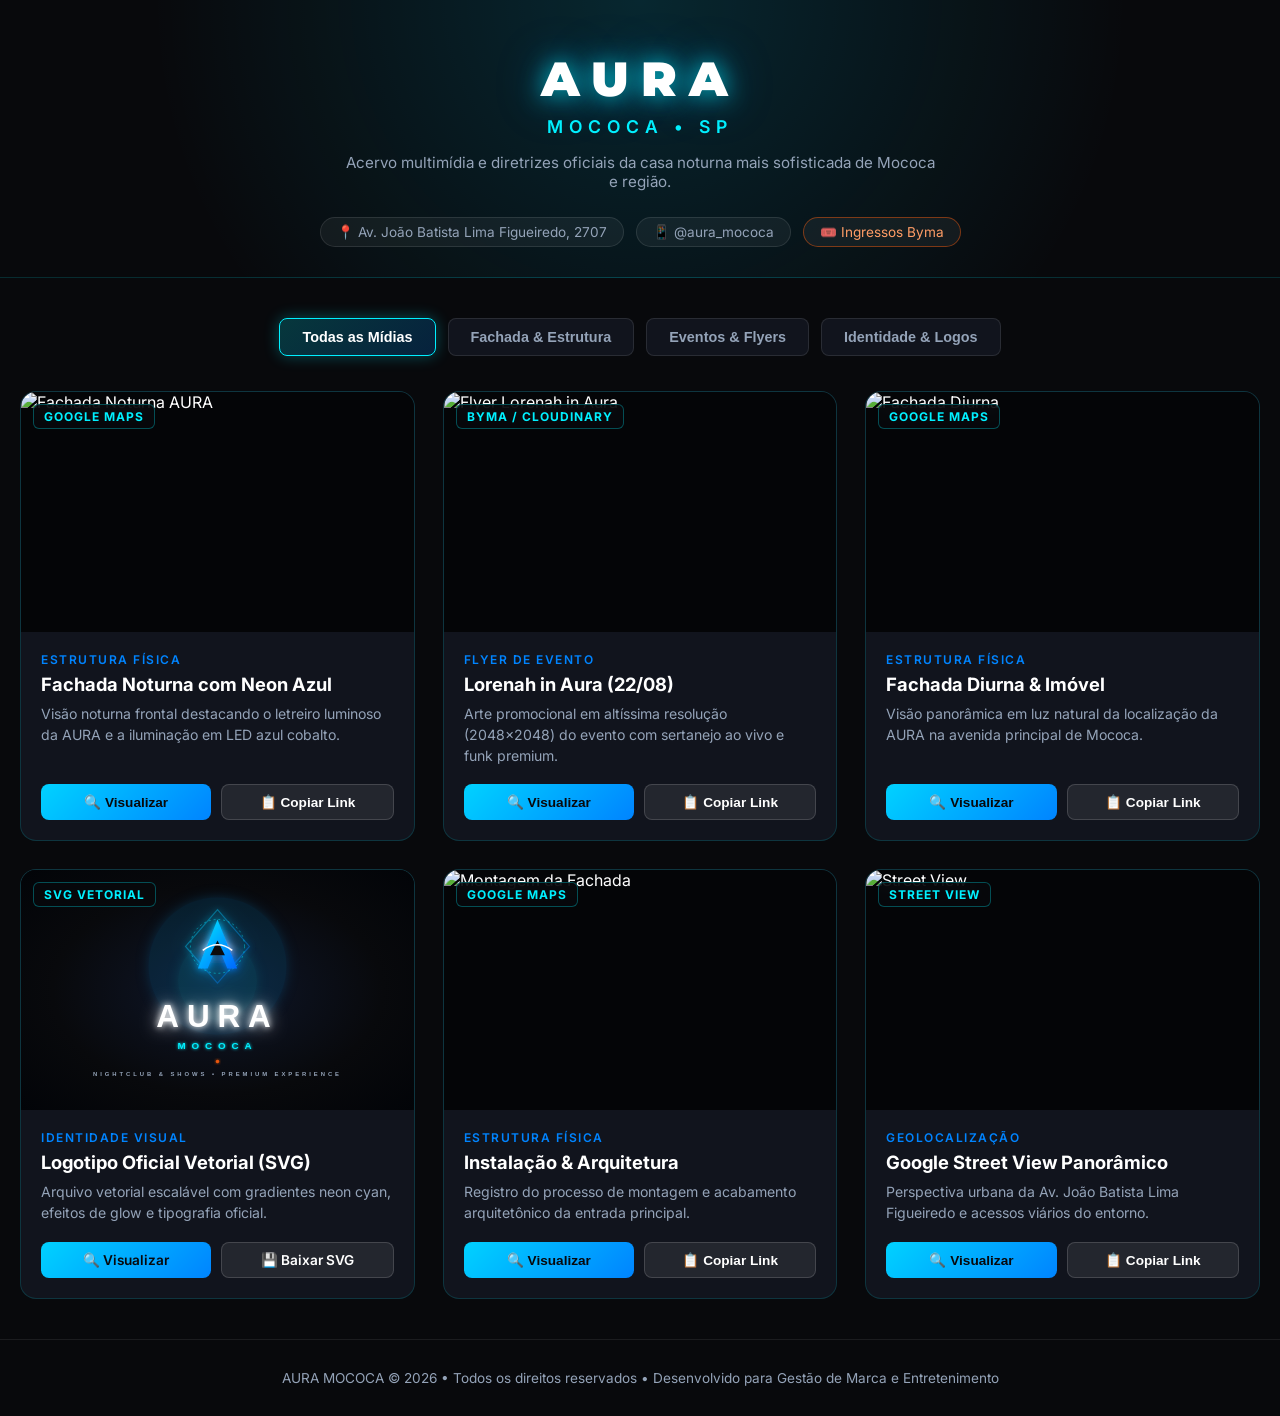
==== imagens/index.html @ f9f8ae13 "AURA" ====
<!DOCTYPE html>
<html lang="pt-BR">
<head>
  <meta charset="UTF-8" />
  <meta name="viewport" content="width=device-width, initial-scale=1.0" />
  <title>Galeria & Identidade Visual | AURA MOCOCA</title>
  <link rel="preconnect" href="https://fonts.googleapis.com" />
  <link rel="preconnect" href="https://fonts.gstatic.com" crossorigin />
  <link href="https://fonts.googleapis.com/css2?family=Inter:wght@300;400;500;600;700&family=Montserrat:wght@700;800;900&display=swap" rel="stylesheet" />
  <style>
    :root {
      --bg-dark: #08090c;
      --bg-card: #11141d;
      --bg-card-hover: #161b27;
      --neon-cyan: #00f0ff;
      --neon-blue: #0084ff;
      --sunset-orange: #ea560d;
      --text-white: #ffffff;
      --text-muted: #94a3b8;
      --border-color: rgba(0, 240, 255, 0.15);
      --border-glow: 0 0 20px rgba(0, 240, 255, 0.25);
    }

    * {
      box-sizing: border-box;
      margin: 0;
      padding: 0;
    }

    body {
      background-color: var(--bg-dark);
      color: var(--text-white);
      font-family: 'Inter', sans-serif;
      min-height: 100vh;
      overflow-x: hidden;
    }

    /* Header & Hero */
    header {
      background: radial-gradient(circle at 50% 0%, rgba(0, 210, 255, 0.15) 0%, transparent 70%), var(--bg-dark);
      padding: 50px 20px 30px;
      text-align: center;
      border-bottom: 1px solid var(--border-color);
      position: relative;
    }

    .brand-title {
      font-family: 'Montserrat', sans-serif;
      font-size: 3rem;
      font-weight: 900;
      letter-spacing: 12px;
      color: var(--text-white);
      text-shadow: 0 0 25px rgba(0, 240, 255, 0.8), 0 0 50px rgba(0, 132, 255, 0.4);
      margin-bottom: 8px;
    }

    .brand-subtitle {
      font-size: 1.1rem;
      font-weight: 600;
      letter-spacing: 6px;
      color: var(--neon-cyan);
      text-transform: uppercase;
      margin-bottom: 16px;
    }

    .brand-meta {
      display: inline-flex;
      flex-wrap: wrap;
      gap: 12px;
      justify-content: center;
      align-items: center;
      margin-top: 10px;
    }

    .pill {
      background: rgba(255, 255, 255, 0.05);
      border: 1px solid rgba(255, 255, 255, 0.1);
      padding: 6px 16px;
      border-radius: 30px;
      font-size: 0.85rem;
      color: var(--text-muted);
      display: flex;
      align-items: center;
      gap: 6px;
      text-decoration: none;
      transition: all 0.2s ease;
    }

    .pill:hover {
      background: rgba(0, 240, 255, 0.1);
      border-color: var(--neon-cyan);
      color: var(--text-white);
      box-shadow: 0 0 10px rgba(0, 240, 255, 0.2);
    }

    /* Container */
    .container {
      max-width: 1280px;
      margin: 0 auto;
      padding: 40px 20px;
    }

    /* Filter Buttons */
    .filters {
      display: flex;
      justify-content: center;
      gap: 12px;
      margin-bottom: 35px;
      flex-wrap: wrap;
    }

    .filter-btn {
      background: #11141d;
      color: var(--text-muted);
      border: 1px solid rgba(255, 255, 255, 0.1);
      padding: 10px 22px;
      border-radius: 8px;
      cursor: pointer;
      font-weight: 600;
      font-size: 0.9rem;
      transition: all 0.3s cubic-bezier(0.4, 0, 0.2, 1);
    }

    .filter-btn:hover, .filter-btn.active {
      background: linear-gradient(135deg, rgba(0, 240, 255, 0.2) 0%, rgba(0, 132, 255, 0.2) 100%);
      border-color: var(--neon-cyan);
      color: var(--text-white);
      box-shadow: 0 0 15px rgba(0, 240, 255, 0.3);
    }

    /* Grid Layout */
    .gallery-grid {
      display: grid;
      grid-template-columns: repeat(auto-fill, minmax(340px, 1fr));
      gap: 28px;
    }

    .card {
      background: var(--bg-card);
      border: 1px solid var(--border-color);
      border-radius: 16px;
      overflow: hidden;
      display: flex;
      flex-direction: column;
      transition: all 0.3s ease;
      position: relative;
    }

    .card:hover {
      transform: translateY(-6px);
      border-color: var(--neon-cyan);
      box-shadow: var(--border-glow);
      background: var(--bg-card-hover);
    }

    .card-img-wrapper {
      position: relative;
      width: 100%;
      height: 240px;
      background: #040507;
      overflow: hidden;
      cursor: pointer;
    }

    .card-img {
      width: 100%;
      height: 100%;
      object-fit: cover;
      transition: transform 0.4s ease;
    }

    .card:hover .card-img {
      transform: scale(1.05);
    }

    .badge-source {
      position: absolute;
      top: 12px;
      left: 12px;
      background: rgba(8, 9, 12, 0.85);
      backdrop-filter: blur(8px);
      border: 1px solid rgba(0, 240, 255, 0.3);
      color: var(--neon-cyan);
      font-size: 0.75rem;
      font-weight: 700;
      padding: 4px 10px;
      border-radius: 6px;
      text-transform: uppercase;
      letter-spacing: 1px;
    }

    .card-body {
      padding: 20px;
      display: flex;
      flex-direction: column;
      flex-grow: 1;
    }

    .card-category {
      font-size: 0.75rem;
      font-weight: 600;
      color: var(--neon-blue);
      text-transform: uppercase;
      letter-spacing: 1.5px;
      margin-bottom: 6px;
    }

    .card-title {
      font-size: 1.15rem;
      font-weight: 700;
      color: var(--text-white);
      margin-bottom: 8px;
    }

    .card-desc {
      font-size: 0.88rem;
      color: var(--text-muted);
      line-height: 1.5;
      margin-bottom: 18px;
      flex-grow: 1;
    }

    .card-actions {
      display: flex;
      gap: 10px;
    }

    .btn-action {
      flex: 1;
      text-align: center;
      padding: 9px 14px;
      border-radius: 8px;
      font-size: 0.85rem;
      font-weight: 600;
      text-decoration: none;
      cursor: pointer;
      border: none;
      transition: all 0.2s ease;
      display: inline-flex;
      align-items: center;
      justify-content: center;
      gap: 6px;
    }

    .btn-primary {
      background: linear-gradient(135deg, #00D2FF 0%, #0084FF 100%);
      color: #08090C;
    }

    .btn-primary:hover {
      box-shadow: 0 0 15px rgba(0, 210, 255, 0.6);
      filter: brightness(1.1);
    }

    .btn-secondary {
      background: rgba(255, 255, 255, 0.08);
      color: var(--text-white);
      border: 1px solid rgba(255, 255, 255, 0.15);
    }

    .btn-secondary:hover {
      background: rgba(255, 255, 255, 0.15);
    }

    /* Lightbox Modal */
    .modal {
      display: none;
      position: fixed;
      z-index: 9999;
      top: 0;
      left: 0;
      width: 100vw;
      height: 100vh;
      background: rgba(0, 0, 0, 0.92);
      backdrop-filter: blur(10px);
      align-items: center;
      justify-content: center;
      padding: 20px;
    }

    .modal.active {
      display: flex;
    }

    .modal-content {
      max-width: 90vw;
      max-height: 85vh;
      object-fit: contain;
      border-radius: 12px;
      box-shadow: 0 0 40px rgba(0, 240, 255, 0.4);
      border: 1px solid var(--neon-cyan);
    }

    .modal-close {
      position: absolute;
      top: 25px;
      right: 35px;
      color: white;
      font-size: 36px;
      font-weight: 300;
      cursor: pointer;
      transition: color 0.2s;
    }

    .modal-close:hover {
      color: var(--neon-cyan);
    }

    /* Toast Notification */
    .toast {
      position: fixed;
      bottom: 30px;
      right: 30px;
      background: #11141d;
      border: 1px solid var(--neon-cyan);
      box-shadow: 0 0 20px rgba(0, 240, 255, 0.3);
      color: white;
      padding: 12px 24px;
      border-radius: 8px;
      font-size: 0.9rem;
      display: none;
      z-index: 10000;
    }

    footer {
      border-top: 1px solid rgba(255, 255, 255, 0.08);
      padding: 30px 20px;
      text-align: center;
      font-size: 0.85rem;
      color: var(--text-muted);
    }
  </style>
</head>
<body>

  <header>
    <div class="brand-title">AURA</div>
    <div class="brand-subtitle">MOCOCA • SP</div>
    <p style="color: var(--text-muted); font-size: 0.95rem; max-width: 600px; margin: 0 auto 16px;">
      Acervo multimídia e diretrizes oficiais da casa noturna mais sofisticada de Mococa e região.
    </p>
    <div class="brand-meta">
      <a href="https://www.google.com/maps/place/AURA+MOCOCA/@-21.4696108,-47.0105247,15z/data=!3m1!4b1!4m6!3m5!1s0x94b7b9dbd4b2535d:0x2452803cc0ed262c!8m2!3d-21.4696311!4d-47.000225!16s%2Fg%2F11zh2cw7wt" target="_blank" class="pill">
        📍 Av. João Batista Lima Figueiredo, 2707
      </a>
      <a href="https://www.instagram.com/aura_mococa/" target="_blank" class="pill">
        📱 @aura_mococa
      </a>
      <a href="https://byma.com.br/event/6a7dd1a59188fb00040a6bb8" target="_blank" class="pill" style="border-color: rgba(234, 86, 13, 0.5); color: #ff9d66;">
        🎟️ Ingressos Byma
      </a>
    </div>
  </header>

  <div class="container">
    <!-- Filtros -->
    <div class="filters">
      <button class="filter-btn active" onclick="filterGallery('all', this)">Todas as Mídias</button>
      <button class="filter-btn" onclick="filterGallery('fachada', this)">Fachada &amp; Estrutura</button>
      <button class="filter-btn" onclick="filterGallery('eventos', this)">Eventos &amp; Flyers</button>
      <button class="filter-btn" onclick="filterGallery('identidade', this)">Identidade &amp; Logos</button>
    </div>

    <!-- Galeria -->
    <div class="gallery-grid" id="galleryGrid">
      
      <!-- Card 1 -->
      <div class="card" data-category="fachada">
        <div class="card-img-wrapper" onclick="openModal('https://lh3.googleusercontent.com/gps-cs-s/AHRPTWneT5jHSUAEXkvoT7NdITSZWPAS7TLJ976722F9hAI0_1TMaGHTKZF4WJWAcDjC893N2fU9C6lLwxxNkZD-hFkrU1N-vMN_CU1xJN9WqiS-34TK8yJdOAKDCY4oLjol0GKmDgNIaR0IP8Ql')">
          <span class="badge-source">Google Maps</span>
          <img src="https://lh3.googleusercontent.com/gps-cs-s/AHRPTWneT5jHSUAEXkvoT7NdITSZWPAS7TLJ976722F9hAI0_1TMaGHTKZF4WJWAcDjC893N2fU9C6lLwxxNkZD-hFkrU1N-vMN_CU1xJN9WqiS-34TK8yJdOAKDCY4oLjol0GKmDgNIaR0IP8Ql" alt="Fachada Noturna AURA" class="card-img" />
        </div>
        <div class="card-body">
          <div class="card-category">Estrutura Física</div>
          <div class="card-title">Fachada Noturna com Neon Azul</div>
          <div class="card-desc">Visão noturna frontal destacando o letreiro luminoso da AURA e a iluminação em LED azul cobalto.</div>
          <div class="card-actions">
            <button class="btn-action btn-primary" onclick="openModal('https://lh3.googleusercontent.com/gps-cs-s/AHRPTWneT5jHSUAEXkvoT7NdITSZWPAS7TLJ976722F9hAI0_1TMaGHTKZF4WJWAcDjC893N2fU9C6lLwxxNkZD-hFkrU1N-vMN_CU1xJN9WqiS-34TK8yJdOAKDCY4oLjol0GKmDgNIaR0IP8Ql')">🔍 Visualizar</button>
            <button class="btn-action btn-secondary" onclick="copyLink('https://lh3.googleusercontent.com/gps-cs-s/AHRPTWneT5jHSUAEXkvoT7NdITSZWPAS7TLJ976722F9hAI0_1TMaGHTKZF4WJWAcDjC893N2fU9C6lLwxxNkZD-hFkrU1N-vMN_CU1xJN9WqiS-34TK8yJdOAKDCY4oLjol0GKmDgNIaR0IP8Ql')">📋 Copiar Link</button>
          </div>
        </div>
      </div>

      <!-- Card 2 -->
      <div class="card" data-category="eventos">
        <div class="card-img-wrapper" onclick="openModal('https://res.cloudinary.com/htkavmx5a/image/upload/v1786630554/hq6bthf6gky5eyqeqp44.jpg')">
          <span class="badge-source">Byma / Cloudinary</span>
          <img src="https://res.cloudinary.com/htkavmx5a/image/upload/v1786630554/hq6bthf6gky5eyqeqp44.jpg" alt="Flyer Lorenah in Aura" class="card-img" />
        </div>
        <div class="card-body">
          <div class="card-category">Flyer de Evento</div>
          <div class="card-title">Lorenah in Aura (22/08)</div>
          <div class="card-desc">Arte promocional em altíssima resolução (2048x2048) do evento com sertanejo ao vivo e funk premium.</div>
          <div class="card-actions">
            <button class="btn-action btn-primary" onclick="openModal('https://res.cloudinary.com/htkavmx5a/image/upload/v1786630554/hq6bthf6gky5eyqeqp44.jpg')">🔍 Visualizar</button>
            <button class="btn-action btn-secondary" onclick="copyLink('https://res.cloudinary.com/htkavmx5a/image/upload/v1786630554/hq6bthf6gky5eyqeqp44.jpg')">📋 Copiar Link</button>
          </div>
        </div>
      </div>

      <!-- Card 3 -->
      <div class="card" data-category="fachada">
        <div class="card-img-wrapper" onclick="openModal('https://lh3.googleusercontent.com/gps-cs-s/AHRPTWmrPdwQfmOHDaduLQQXqO3-x88rm0hjPJw5J-LAolBHC2q6ysakiw41vCavM3PlTgsl-CJOWWWhmTDP-FoDiKBg0pxJPgk1-M-5J-eCjLnqvNsOh45iLQjskHuMuT7sfStsydBEWYqbXsYJ')">
          <span class="badge-source">Google Maps</span>
          <img src="https://lh3.googleusercontent.com/gps-cs-s/AHRPTWmrPdwQfmOHDaduLQQXqO3-x88rm0hjPJw5J-LAolBHC2q6ysakiw41vCavM3PlTgsl-CJOWWWhmTDP-FoDiKBg0pxJPgk1-M-5J-eCjLnqvNsOh45iLQjskHuMuT7sfStsydBEWYqbXsYJ" alt="Fachada Diurna" class="card-img" />
        </div>
        <div class="card-body">
          <div class="card-category">Estrutura Física</div>
          <div class="card-title">Fachada Diurna &amp; Imóvel</div>
          <div class="card-desc">Visão panorâmica em luz natural da localização da AURA na avenida principal de Mococa.</div>
          <div class="card-actions">
            <button class="btn-action btn-primary" onclick="openModal('https://lh3.googleusercontent.com/gps-cs-s/AHRPTWmrPdwQfmOHDaduLQQXqO3-x88rm0hjPJw5J-LAolBHC2q6ysakiw41vCavM3PlTgsl-CJOWWWhmTDP-FoDiKBg0pxJPgk1-M-5J-eCjLnqvNsOh45iLQjskHuMuT7sfStsydBEWYqbXsYJ')">🔍 Visualizar</button>
            <button class="btn-action btn-secondary" onclick="copyLink('https://lh3.googleusercontent.com/gps-cs-s/AHRPTWmrPdwQfmOHDaduLQQXqO3-x88rm0hjPJw5J-LAolBHC2q6ysakiw41vCavM3PlTgsl-CJOWWWhmTDP-FoDiKBg0pxJPgk1-M-5J-eCjLnqvNsOh45iLQjskHuMuT7sfStsydBEWYqbXsYJ')">📋 Copiar Link</button>
          </div>
        </div>
      </div>

      <!-- Card 4 -->
      <div class="card" data-category="identidade">
        <div class="card-img-wrapper" onclick="openModal('logo_vetorial.svg')">
          <span class="badge-source">SVG Vetorial</span>
          <img src="logo_vetorial.svg" alt="Logotipo Vetorial AURA" class="card-img" />
        </div>
        <div class="card-body">
          <div class="card-category">Identidade Visual</div>
          <div class="card-title">Logotipo Oficial Vetorial (SVG)</div>
          <div class="card-desc">Arquivo vetorial escalável com gradientes neon cyan, efeitos de glow e tipografia oficial.</div>
          <div class="card-actions">
            <a href="logo_vetorial.svg" target="_blank" class="btn-action btn-primary">🔍 Visualizar</a>
            <a href="logo_vetorial.svg" download="aura_mococa_logo.svg" class="btn-action btn-secondary">💾 Baixar SVG</a>
          </div>
        </div>
      </div>

      <!-- Card 5 -->
      <div class="card" data-category="fachada">
        <div class="card-img-wrapper" onclick="openModal('https://lh3.googleusercontent.com/gps-cs-s/AHRPTWkT00d7rpWkTxrFCWeITp6TWgLL9PEPXC4Ubi4xGY64AG67-wIqVbzXPLMmSaxXEtyuCtbemXa3wFGMrpIiwYr-f6V8H5ooyYjzxsvH8QdpQ2imm8dgGpeKEnsIKYFmEBaubZWlMSu6HDc')">
          <span class="badge-source">Google Maps</span>
          <img src="https://lh3.googleusercontent.com/gps-cs-s/AHRPTWkT00d7rpWkTxrFCWeITp6TWgLL9PEPXC4Ubi4xGY64AG67-wIqVbzXPLMmSaxXEtyuCtbemXa3wFGMrpIiwYr-f6V8H5ooyYjzxsvH8QdpQ2imm8dgGpeKEnsIKYFmEBaubZWlMSu6HDc" alt="Montagem da Fachada" class="card-img" />
        </div>
        <div class="card-body">
          <div class="card-category">Estrutura Física</div>
          <div class="card-title">Instalação &amp; Arquitetura</div>
          <div class="card-desc">Registro do processo de montagem e acabamento arquitetônico da entrada principal.</div>
          <div class="card-actions">
            <button class="btn-action btn-primary" onclick="openModal('https://lh3.googleusercontent.com/gps-cs-s/AHRPTWkT00d7rpWkTxrFCWeITp6TWgLL9PEPXC4Ubi4xGY64AG67-wIqVbzXPLMmSaxXEtyuCtbemXa3wFGMrpIiwYr-f6V8H5ooyYjzxsvH8QdpQ2imm8dgGpeKEnsIKYFmEBaubZWlMSu6HDc')">🔍 Visualizar</button>
            <button class="btn-action btn-secondary" onclick="copyLink('https://lh3.googleusercontent.com/gps-cs-s/AHRPTWkT00d7rpWkTxrFCWeITp6TWgLL9PEPXC4Ubi4xGY64AG67-wIqVbzXPLMmSaxXEtyuCtbemXa3wFGMrpIiwYr-f6V8H5ooyYjzxsvH8QdpQ2imm8dgGpeKEnsIKYFmEBaubZWlMSu6HDc')">📋 Copiar Link</button>
          </div>
        </div>
      </div>

      <!-- Card 6 -->
      <div class="card" data-category="fachada">
        <div class="card-img-wrapper" onclick="openModal('https://streetviewpixels-pa.googleapis.com/v1/thumbnail?cb_client=maps_sv.tactile&w=900&h=600&pitch=0&panoid=Zun4pKSZnE6AQtyuD88WcA&yaw=106.9793')">
          <span class="badge-source">Street View</span>
          <img src="https://streetviewpixels-pa.googleapis.com/v1/thumbnail?cb_client=maps_sv.tactile&w=900&h=600&pitch=0&panoid=Zun4pKSZnE6AQtyuD88WcA&yaw=106.9793" alt="Street View" class="card-img" />
        </div>
        <div class="card-body">
          <div class="card-category">Geolocalização</div>
          <div class="card-title">Google Street View Panorâmico</div>
          <div class="card-desc">Perspectiva urbana da Av. João Batista Lima Figueiredo e acessos viários do entorno.</div>
          <div class="card-actions">
            <button class="btn-action btn-primary" onclick="openModal('https://streetviewpixels-pa.googleapis.com/v1/thumbnail?cb_client=maps_sv.tactile&w=900&h=600&pitch=0&panoid=Zun4pKSZnE6AQtyuD88WcA&yaw=106.9793')">🔍 Visualizar</button>
            <button class="btn-action btn-secondary" onclick="copyLink('https://streetviewpixels-pa.googleapis.com/v1/thumbnail?cb_client=maps_sv.tactile&w=900&h=600&pitch=0&panoid=Zun4pKSZnE6AQtyuD88WcA&yaw=106.9793')">📋 Copiar Link</button>
          </div>
        </div>
      </div>

    </div>
  </div>

  <!-- Lightbox Modal -->
  <div class="modal" id="imageModal" onclick="closeModal()">
    <span class="modal-close">&times;</span>
    <img src="" alt="Imagem Ampliada" class="modal-content" id="modalImg" onclick="event.stopPropagation()" />
  </div>

  <!-- Toast Notification -->
  <div class="toast" id="toastMsg">Link copiado para a área de transferência!</div>

  <footer>
    <p>AURA MOCOCA © 2026 • Todos os direitos reservados • Desenvolvido para Gestão de Marca e Entretenimento</p>
  </footer>

  <script>
    function filterGallery(category, btn) {
      const buttons = document.querySelectorAll('.filter-btn');
      buttons.forEach(b => b.classList.remove('active'));
      btn.classList.add('active');

      const cards = document.querySelectorAll('.card');
      cards.forEach(card => {
        if (category === 'all' || card.getAttribute('data-category') === category) {
          card.style.display = 'flex';
        } else {
          card.style.display = 'none';
        }
      });
    }

    function openModal(imgSrc) {
      const modal = document.getElementById('imageModal');
      const modalImg = document.getElementById('modalImg');
      modalImg.src = imgSrc;
      modal.classList.add('active');
    }

    function closeModal() {
      const modal = document.getElementById('imageModal');
      modal.classList.remove('active');
    }

    function copyLink(url) {
      navigator.clipboard.writeText(url).then(() => {
        showToast('Link copiado para a área de transferência! ⚡');
      }).catch(() => {
        showToast('Erro ao copiar link.');
      });
    }

    function showToast(message) {
      const toast = document.getElementById('toastMsg');
      toast.textContent = message;
      toast.style.display = 'block';
      setTimeout(() => {
        toast.style.display = 'none';
      }, 3000);
    }
  </script>
</body>
</html>
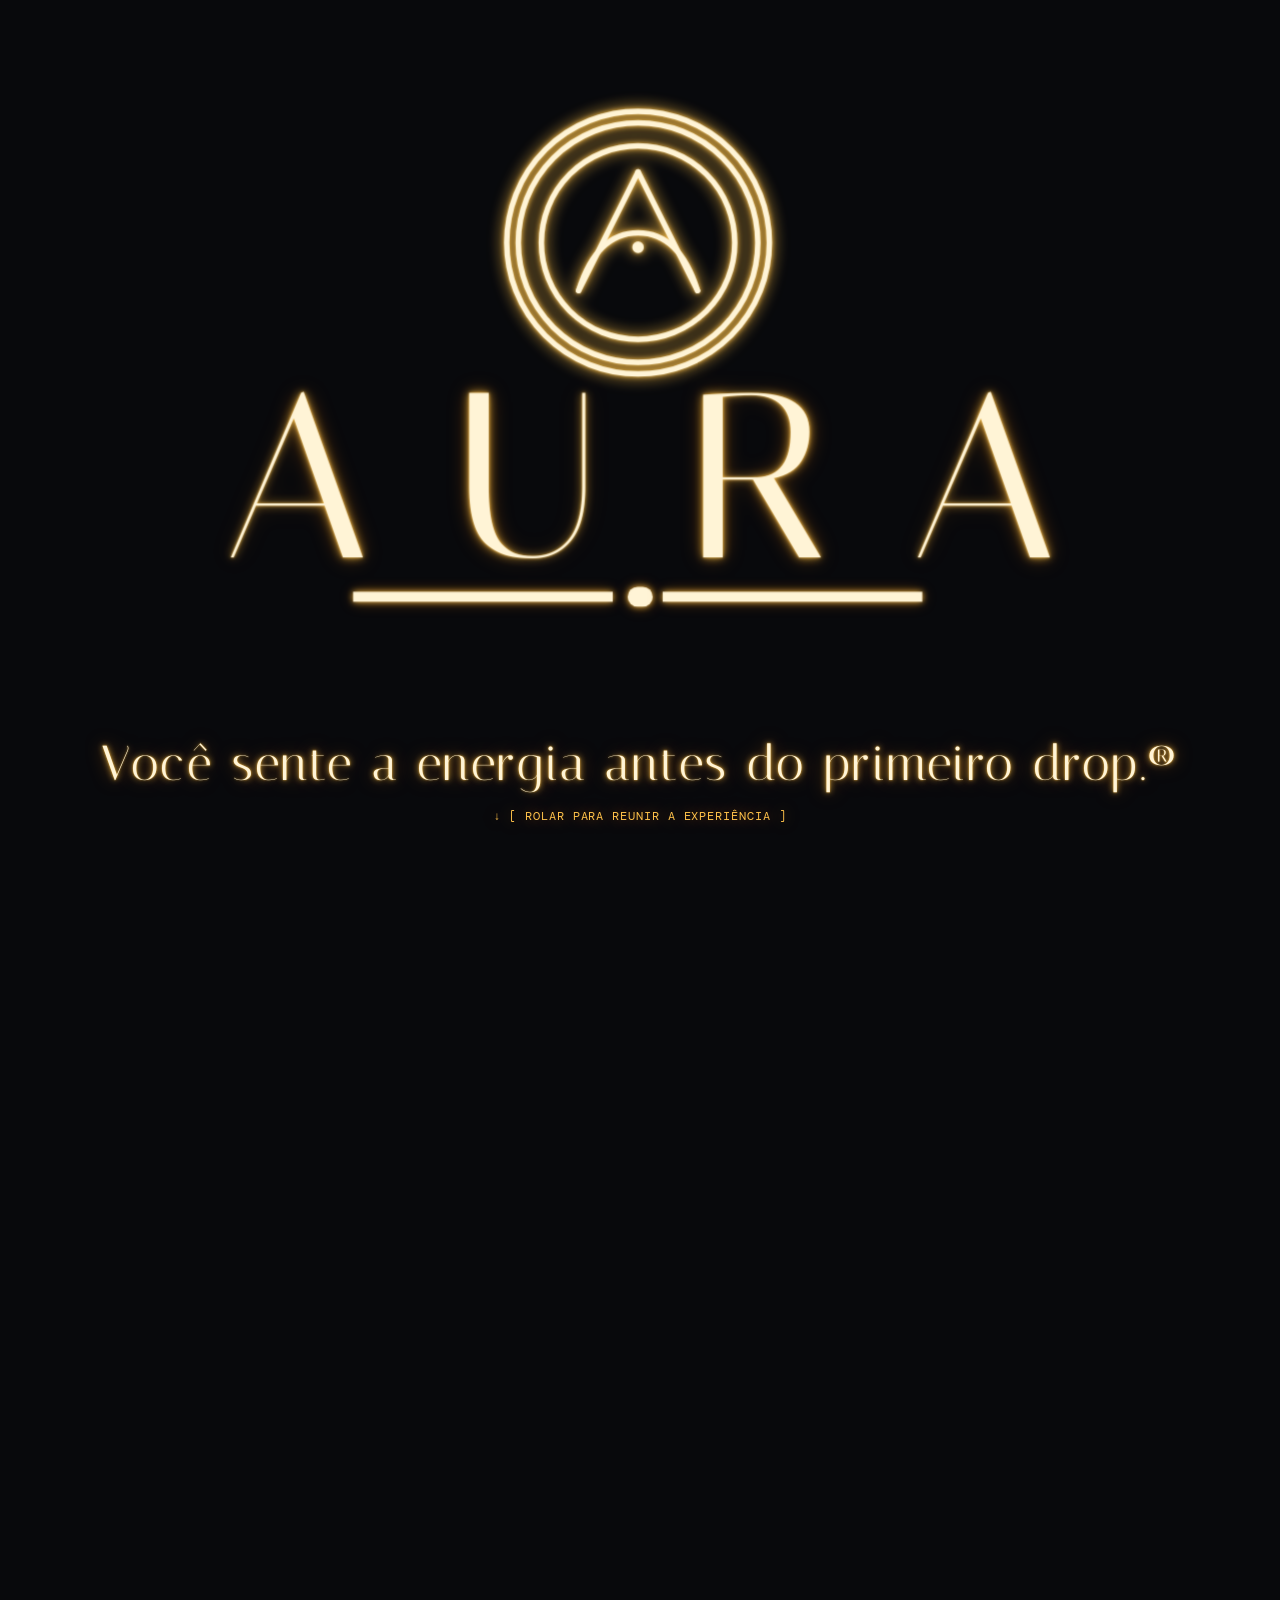
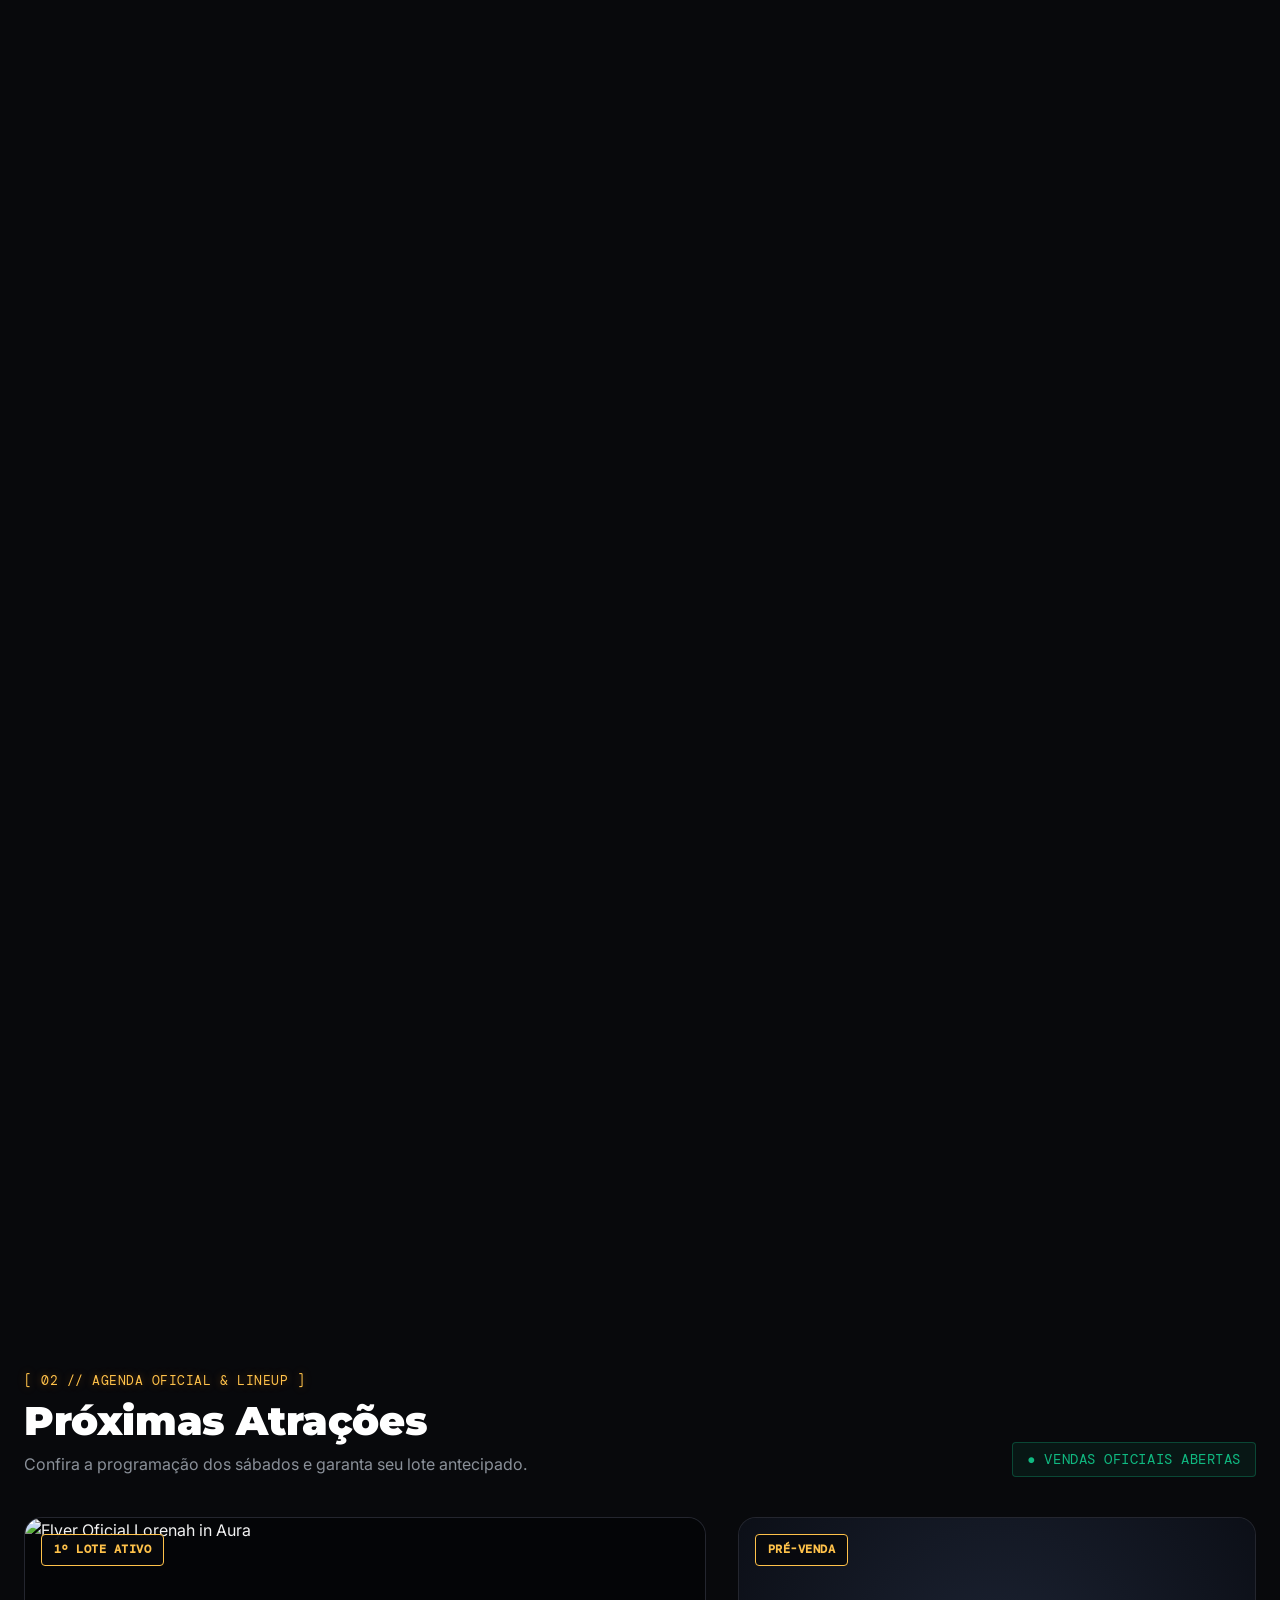
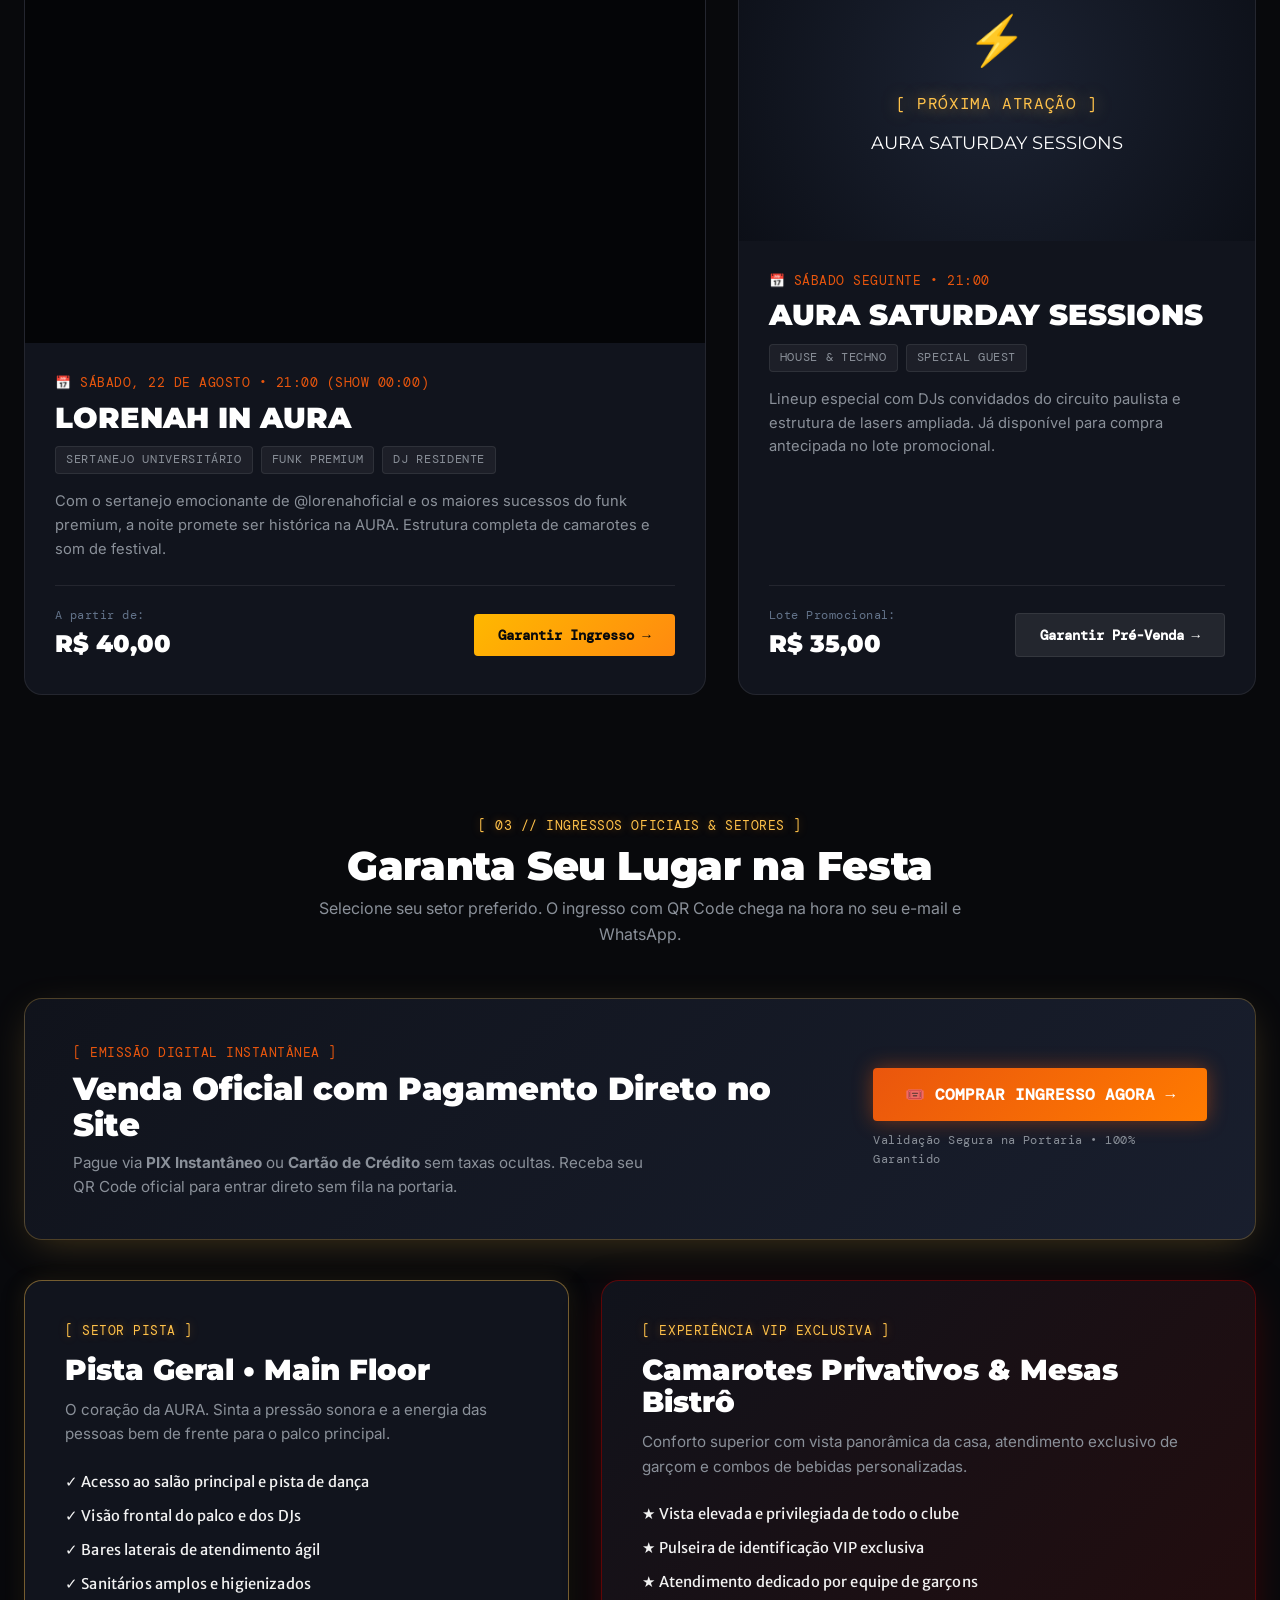
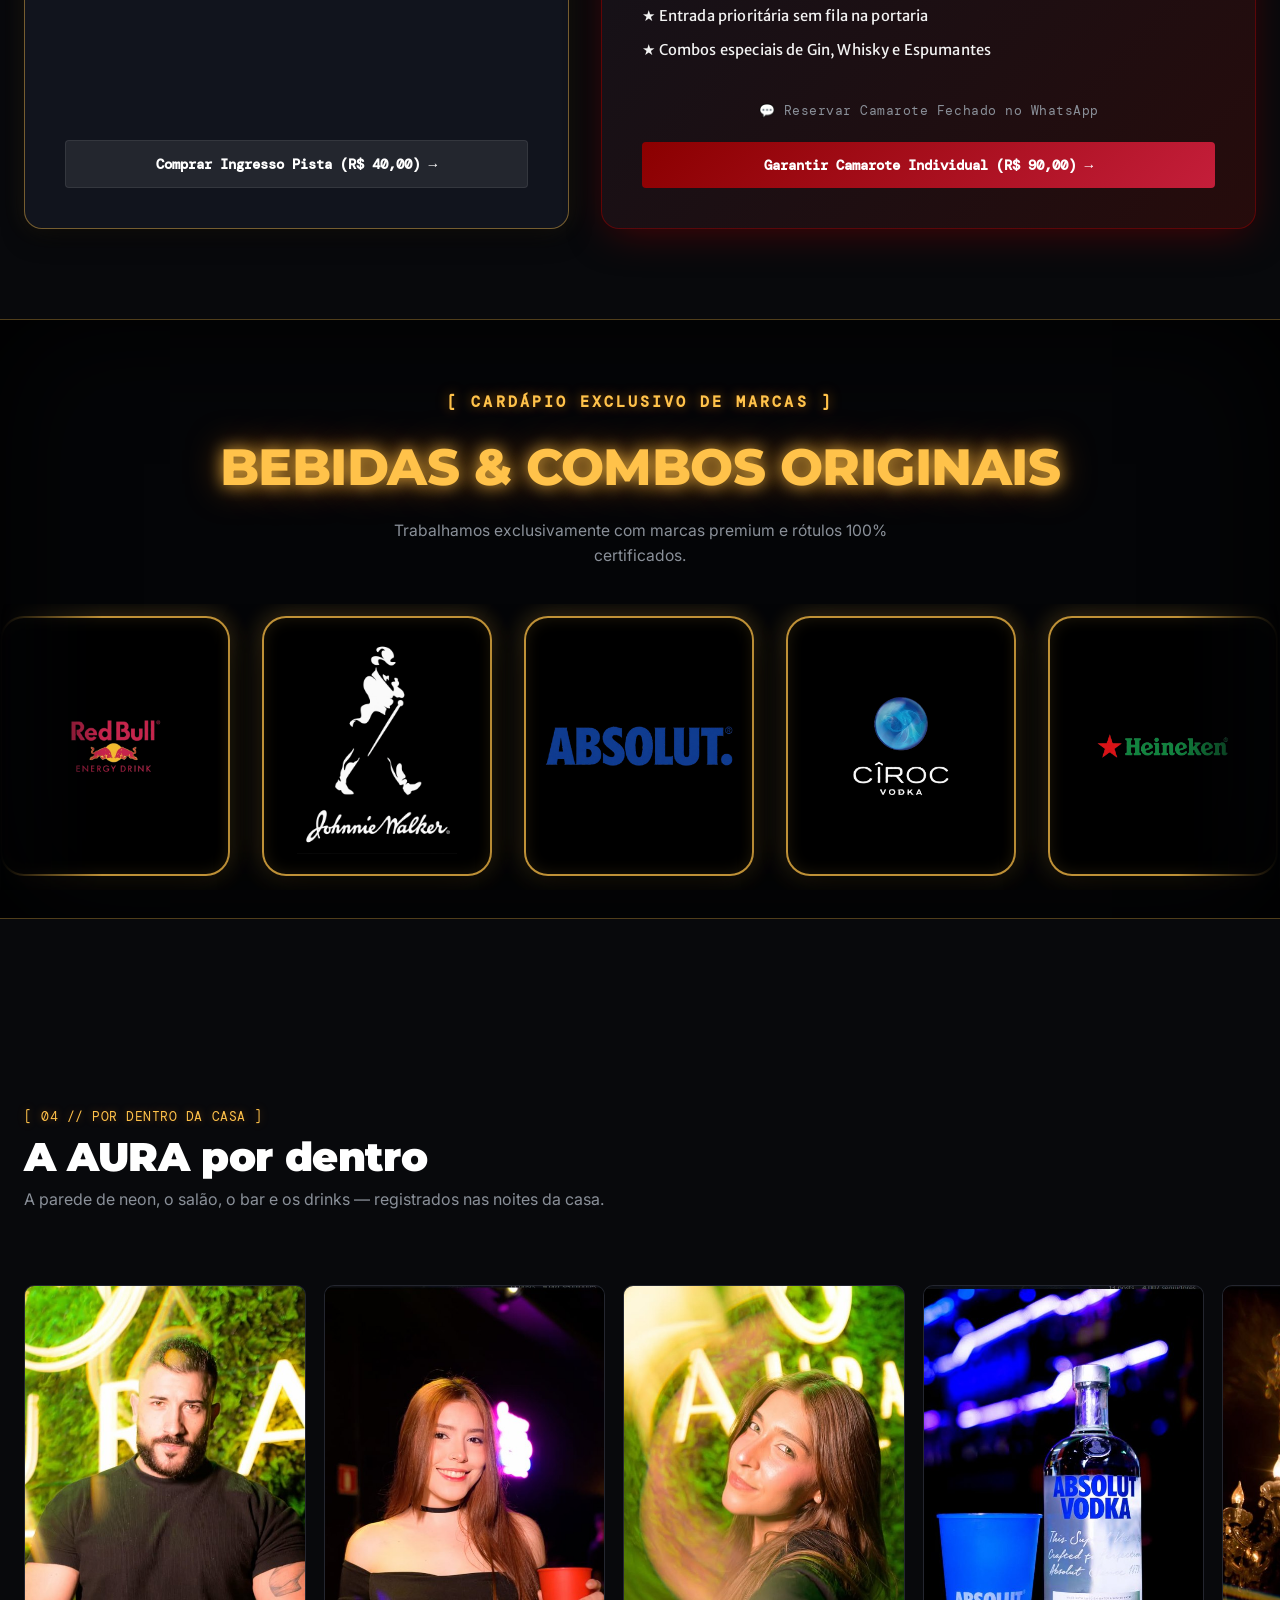
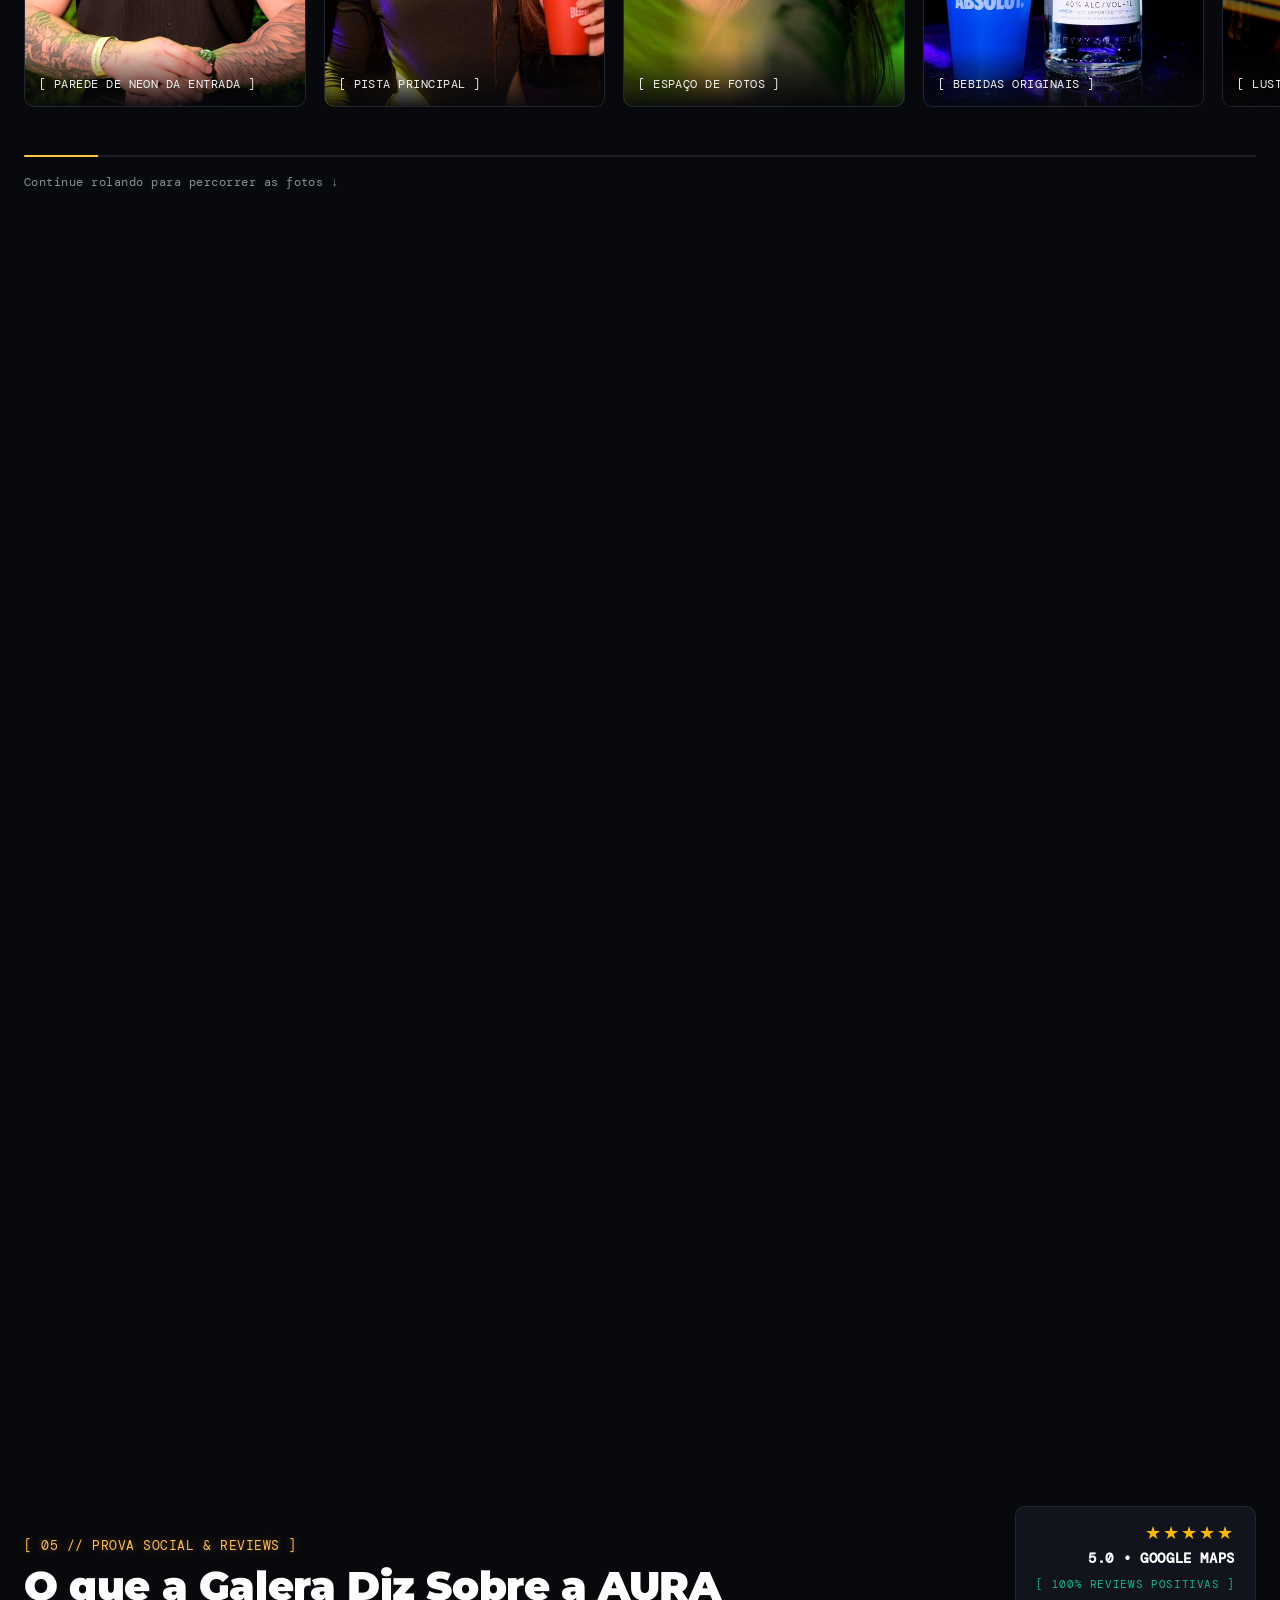
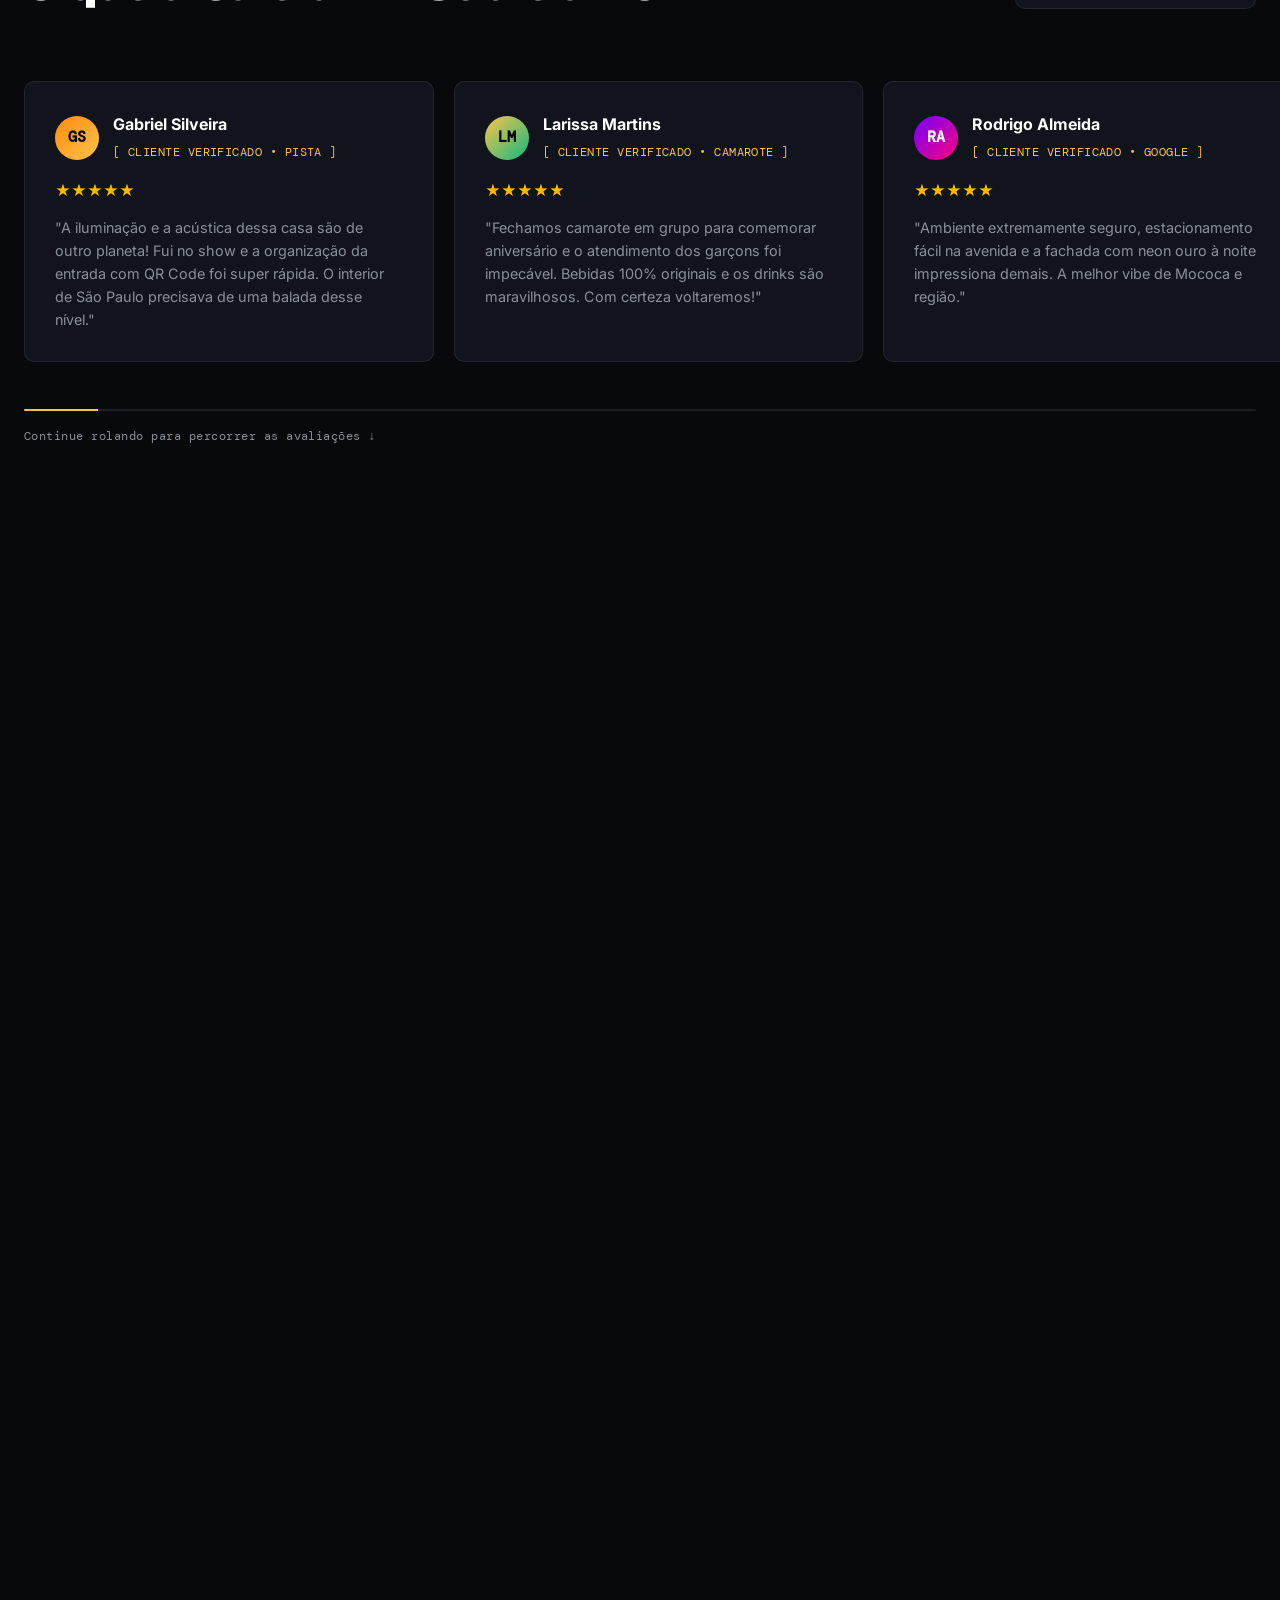
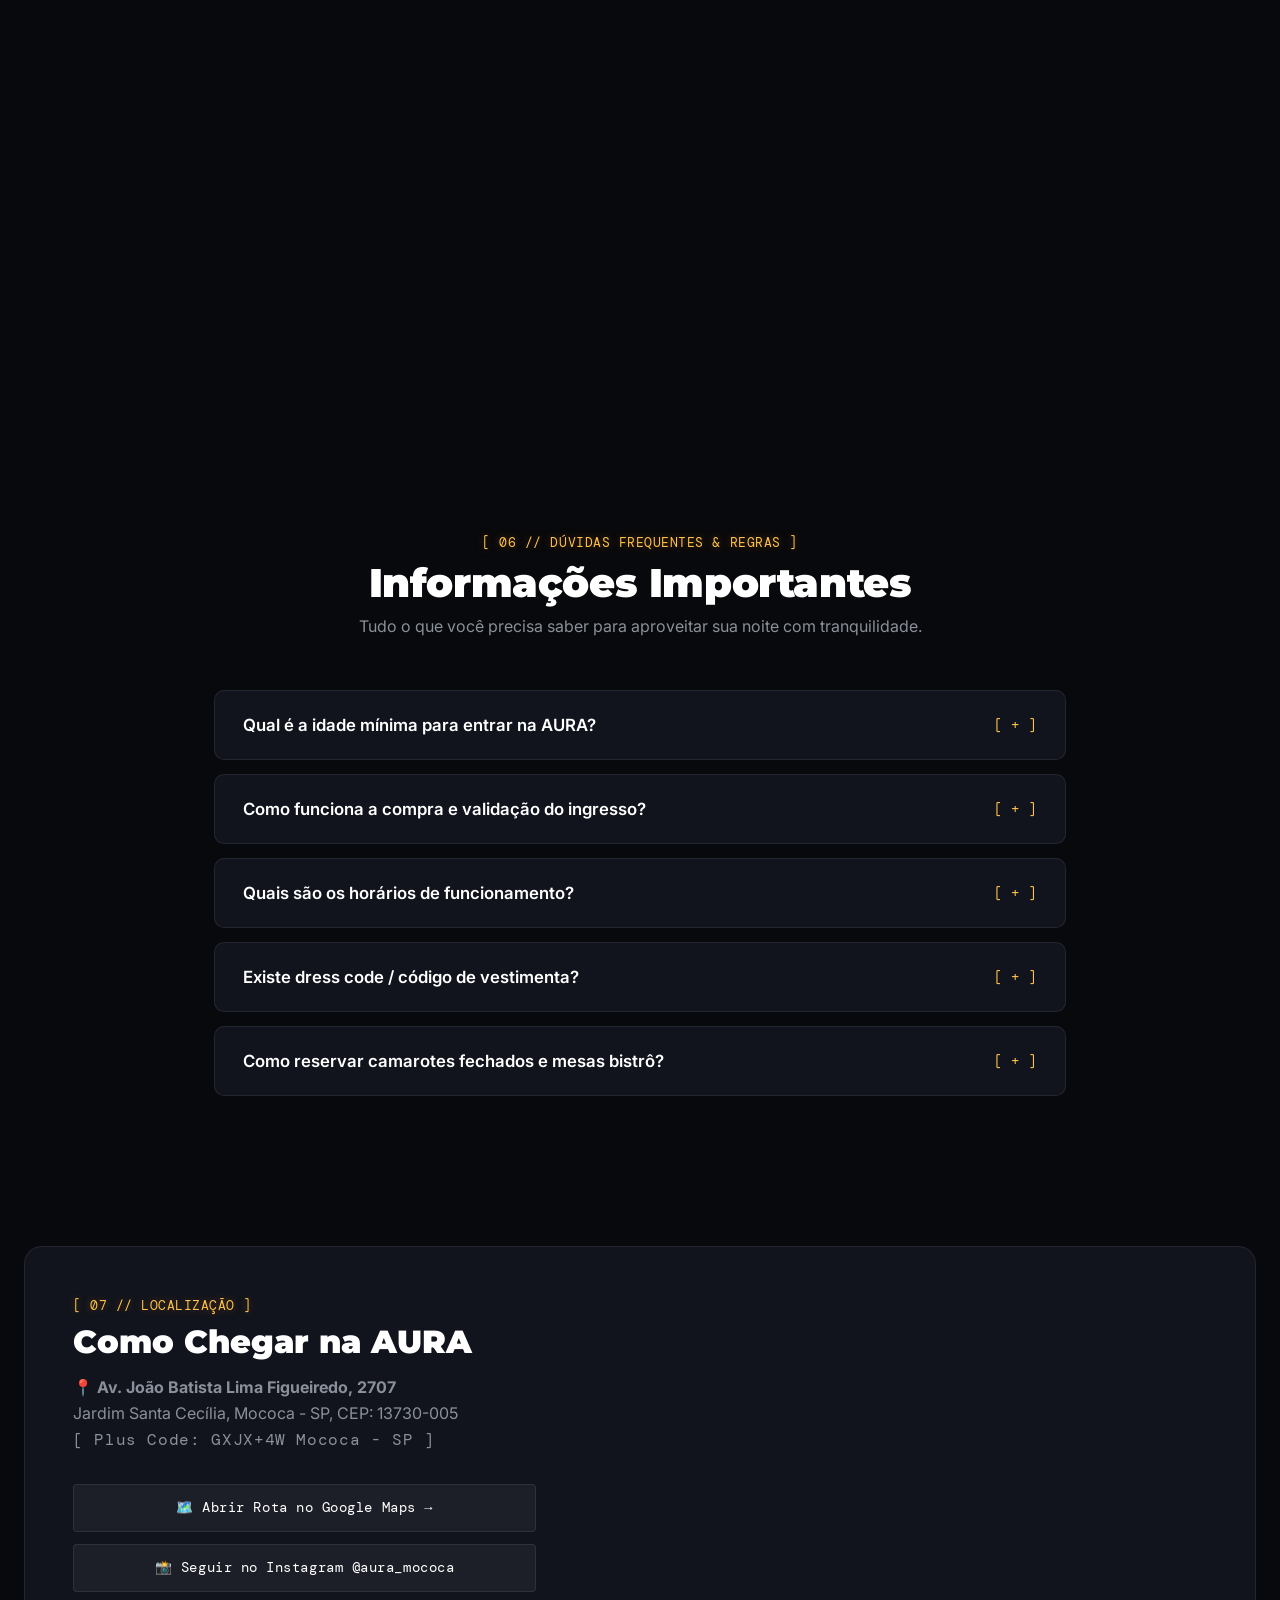
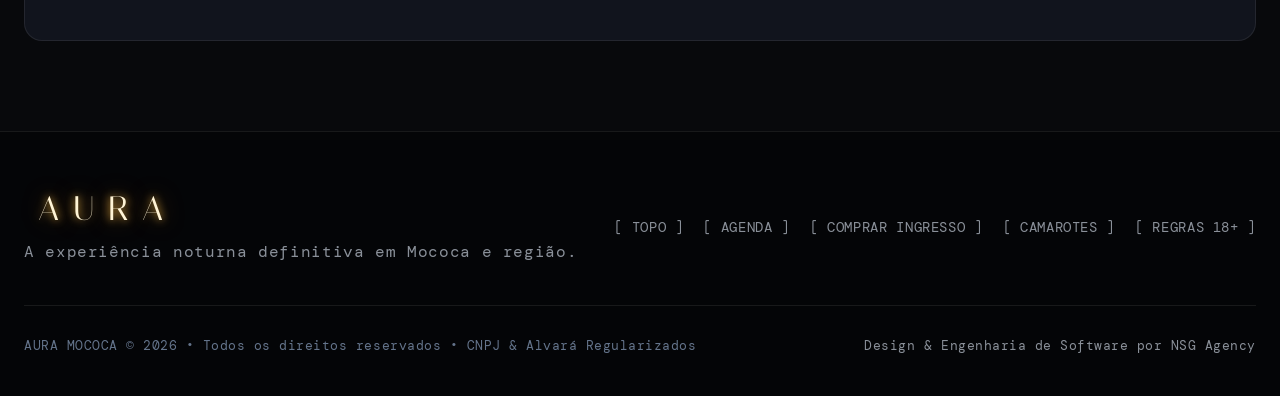
==== commit 91abf5f9: "Atualizações" ====
--- a/imagens/index.html
+++ b/imagens/index.html
@@ -2,530 +2,10 @@
 <html lang="pt-BR">
 <head>
   <meta charset="UTF-8" />
-  <meta name="viewport" content="width=device-width, initial-scale=1.0" />
-  <title>Galeria & Identidade Visual | AURA MOCOCA</title>
-  <link rel="preconnect" href="https://fonts.googleapis.com" />
-  <link rel="preconnect" href="https://fonts.gstatic.com" crossorigin />
-  <link href="https://fonts.googleapis.com/css2?family=Inter:wght@300;400;500;600;700&family=Montserrat:wght@700;800;900&display=swap" rel="stylesheet" />
-  <style>
-    :root {
-      --bg-dark: #08090c;
-      --bg-card: #11141d;
-      --bg-card-hover: #161b27;
-      --neon-cyan: #00f0ff;
-      --neon-blue: #0084ff;
-      --sunset-orange: #ea560d;
-      --text-white: #ffffff;
-      --text-muted: #94a3b8;
-      --border-color: rgba(0, 240, 255, 0.15);
-      --border-glow: 0 0 20px rgba(0, 240, 255, 0.25);
-    }
-
-    * {
-      box-sizing: border-box;
-      margin: 0;
-      padding: 0;
-    }
-
-    body {
-      background-color: var(--bg-dark);
-      color: var(--text-white);
-      font-family: 'Inter', sans-serif;
-      min-height: 100vh;
-      overflow-x: hidden;
-    }
-
-    /* Header & Hero */
-    header {
-      background: radial-gradient(circle at 50% 0%, rgba(0, 210, 255, 0.15) 0%, transparent 70%), var(--bg-dark);
-      padding: 50px 20px 30px;
-      text-align: center;
-      border-bottom: 1px solid var(--border-color);
-      position: relative;
-    }
-
-    .brand-title {
-      font-family: 'Montserrat', sans-serif;
-      font-size: 3rem;
-      font-weight: 900;
-      letter-spacing: 12px;
-      color: var(--text-white);
-      text-shadow: 0 0 25px rgba(0, 240, 255, 0.8), 0 0 50px rgba(0, 132, 255, 0.4);
-      margin-bottom: 8px;
-    }
-
-    .brand-subtitle {
-      font-size: 1.1rem;
-      font-weight: 600;
-      letter-spacing: 6px;
-      color: var(--neon-cyan);
-      text-transform: uppercase;
-      margin-bottom: 16px;
-    }
-
-    .brand-meta {
-      display: inline-flex;
-      flex-wrap: wrap;
-      gap: 12px;
-      justify-content: center;
-      align-items: center;
-      margin-top: 10px;
-    }
-
-    .pill {
-      background: rgba(255, 255, 255, 0.05);
-      border: 1px solid rgba(255, 255, 255, 0.1);
-      padding: 6px 16px;
-      border-radius: 30px;
-      font-size: 0.85rem;
-      color: var(--text-muted);
-      display: flex;
-      align-items: center;
-      gap: 6px;
-      text-decoration: none;
-      transition: all 0.2s ease;
-    }
-
-    .pill:hover {
-      background: rgba(0, 240, 255, 0.1);
-      border-color: var(--neon-cyan);
-      color: var(--text-white);
-      box-shadow: 0 0 10px rgba(0, 240, 255, 0.2);
-    }
-
-    /* Container */
-    .container {
-      max-width: 1280px;
-      margin: 0 auto;
-      padding: 40px 20px;
-    }
-
-    /* Filter Buttons */
-    .filters {
-      display: flex;
-      justify-content: center;
-      gap: 12px;
-      margin-bottom: 35px;
-      flex-wrap: wrap;
-    }
-
-    .filter-btn {
-      background: #11141d;
-      color: var(--text-muted);
-      border: 1px solid rgba(255, 255, 255, 0.1);
-      padding: 10px 22px;
-      border-radius: 8px;
-      cursor: pointer;
-      font-weight: 600;
-      font-size: 0.9rem;
-      transition: all 0.3s cubic-bezier(0.4, 0, 0.2, 1);
-    }
-
-    .filter-btn:hover, .filter-btn.active {
-      background: linear-gradient(135deg, rgba(0, 240, 255, 0.2) 0%, rgba(0, 132, 255, 0.2) 100%);
-      border-color: var(--neon-cyan);
-      color: var(--text-white);
-      box-shadow: 0 0 15px rgba(0, 240, 255, 0.3);
-    }
-
-    /* Grid Layout */
-    .gallery-grid {
-      display: grid;
-      grid-template-columns: repeat(auto-fill, minmax(340px, 1fr));
-      gap: 28px;
-    }
-
-    .card {
-      background: var(--bg-card);
-      border: 1px solid var(--border-color);
-      border-radius: 16px;
-      overflow: hidden;
-      display: flex;
-      flex-direction: column;
-      transition: all 0.3s ease;
-      position: relative;
-    }
-
-    .card:hover {
-      transform: translateY(-6px);
-      border-color: var(--neon-cyan);
-      box-shadow: var(--border-glow);
-      background: var(--bg-card-hover);
-    }
-
-    .card-img-wrapper {
-      position: relative;
-      width: 100%;
-      height: 240px;
-      background: #040507;
-      overflow: hidden;
-      cursor: pointer;
-    }
-
-    .card-img {
-      width: 100%;
-      height: 100%;
-      object-fit: cover;
-      transition: transform 0.4s ease;
-    }
-
-    .card:hover .card-img {
-      transform: scale(1.05);
-    }
-
-    .badge-source {
-      position: absolute;
-      top: 12px;
-      left: 12px;
-      background: rgba(8, 9, 12, 0.85);
-      backdrop-filter: blur(8px);
-      border: 1px solid rgba(0, 240, 255, 0.3);
-      color: var(--neon-cyan);
-      font-size: 0.75rem;
-      font-weight: 700;
-      padding: 4px 10px;
-      border-radius: 6px;
-      text-transform: uppercase;
-      letter-spacing: 1px;
-    }
-
-    .card-body {
-      padding: 20px;
-      display: flex;
-      flex-direction: column;
-      flex-grow: 1;
-    }
-
-    .card-category {
-      font-size: 0.75rem;
-      font-weight: 600;
-      color: var(--neon-blue);
-      text-transform: uppercase;
-      letter-spacing: 1.5px;
-      margin-bottom: 6px;
-    }
-
-    .card-title {
-      font-size: 1.15rem;
-      font-weight: 700;
-      color: var(--text-white);
-      margin-bottom: 8px;
-    }
-
-    .card-desc {
-      font-size: 0.88rem;
-      color: var(--text-muted);
-      line-height: 1.5;
-      margin-bottom: 18px;
-      flex-grow: 1;
-    }
-
-    .card-actions {
-      display: flex;
-      gap: 10px;
-    }
-
-    .btn-action {
-      flex: 1;
-      text-align: center;
-      padding: 9px 14px;
-      border-radius: 8px;
-      font-size: 0.85rem;
-      font-weight: 600;
-      text-decoration: none;
-      cursor: pointer;
-      border: none;
-      transition: all 0.2s ease;
-      display: inline-flex;
-      align-items: center;
-      justify-content: center;
-      gap: 6px;
-    }
-
-    .btn-primary {
-      background: linear-gradient(135deg, #00D2FF 0%, #0084FF 100%);
-      color: #08090C;
-    }
-
-    .btn-primary:hover {
-      box-shadow: 0 0 15px rgba(0, 210, 255, 0.6);
-      filter: brightness(1.1);
-    }
-
-    .btn-secondary {
-      background: rgba(255, 255, 255, 0.08);
-      color: var(--text-white);
-      border: 1px solid rgba(255, 255, 255, 0.15);
-    }
-
-    .btn-secondary:hover {
-      background: rgba(255, 255, 255, 0.15);
-    }
-
-    /* Lightbox Modal */
-    .modal {
-      display: none;
-      position: fixed;
-      z-index: 9999;
-      top: 0;
-      left: 0;
-      width: 100vw;
-      height: 100vh;
-      background: rgba(0, 0, 0, 0.92);
-      backdrop-filter: blur(10px);
-      align-items: center;
-      justify-content: center;
-      padding: 20px;
-    }
-
-    .modal.active {
-      display: flex;
-    }
-
-    .modal-content {
-      max-width: 90vw;
-      max-height: 85vh;
-      object-fit: contain;
-      border-radius: 12px;
-      box-shadow: 0 0 40px rgba(0, 240, 255, 0.4);
-      border: 1px solid var(--neon-cyan);
-    }
-
-    .modal-close {
-      position: absolute;
-      top: 25px;
-      right: 35px;
-      color: white;
-      font-size: 36px;
-      font-weight: 300;
-      cursor: pointer;
-      transition: color 0.2s;
-    }
-
-    .modal-close:hover {
-      color: var(--neon-cyan);
-    }
-
-    /* Toast Notification */
-    .toast {
-      position: fixed;
-      bottom: 30px;
-      right: 30px;
-      background: #11141d;
-      border: 1px solid var(--neon-cyan);
-      box-shadow: 0 0 20px rgba(0, 240, 255, 0.3);
-      color: white;
-      padding: 12px 24px;
-      border-radius: 8px;
-      font-size: 0.9rem;
-      display: none;
-      z-index: 10000;
-    }
-
-    footer {
-      border-top: 1px solid rgba(255, 255, 255, 0.08);
-      padding: 30px 20px;
-      text-align: center;
-      font-size: 0.85rem;
-      color: var(--text-muted);
-    }
-  </style>
+  <meta http-equiv="refresh" content="0; url=../index.html" />
+  <title>Redirecionando • AURA MOCOCA</title>
 </head>
 <body>
-
-  <header>
-    <div class="brand-title">AURA</div>
-    <div class="brand-subtitle">MOCOCA • SP</div>
-    <p style="color: var(--text-muted); font-size: 0.95rem; max-width: 600px; margin: 0 auto 16px;">
-      Acervo multimídia e diretrizes oficiais da casa noturna mais sofisticada de Mococa e região.
-    </p>
-    <div class="brand-meta">
-      <a href="https://www.google.com/maps/place/AURA+MOCOCA/@-21.4696108,-47.0105247,15z/data=!3m1!4b1!4m6!3m5!1s0x94b7b9dbd4b2535d:0x2452803cc0ed262c!8m2!3d-21.4696311!4d-47.000225!16s%2Fg%2F11zh2cw7wt" target="_blank" class="pill">
-        📍 Av. João Batista Lima Figueiredo, 2707
-      </a>
-      <a href="https://www.instagram.com/aura_mococa/" target="_blank" class="pill">
-        📱 @aura_mococa
-      </a>
-      <a href="https://byma.com.br/event/6a7dd1a59188fb00040a6bb8" target="_blank" class="pill" style="border-color: rgba(234, 86, 13, 0.5); color: #ff9d66;">
-        🎟️ Ingressos Byma
-      </a>
-    </div>
-  </header>
-
-  <div class="container">
-    <!-- Filtros -->
-    <div class="filters">
-      <button class="filter-btn active" onclick="filterGallery('all', this)">Todas as Mídias</button>
-      <button class="filter-btn" onclick="filterGallery('fachada', this)">Fachada &amp; Estrutura</button>
-      <button class="filter-btn" onclick="filterGallery('eventos', this)">Eventos &amp; Flyers</button>
-      <button class="filter-btn" onclick="filterGallery('identidade', this)">Identidade &amp; Logos</button>
-    </div>
-
-    <!-- Galeria -->
-    <div class="gallery-grid" id="galleryGrid">
-      
-      <!-- Card 1 -->
-      <div class="card" data-category="fachada">
-        <div class="card-img-wrapper" onclick="openModal('https://lh3.googleusercontent.com/gps-cs-s/AHRPTWneT5jHSUAEXkvoT7NdITSZWPAS7TLJ976722F9hAI0_1TMaGHTKZF4WJWAcDjC893N2fU9C6lLwxxNkZD-hFkrU1N-vMN_CU1xJN9WqiS-34TK8yJdOAKDCY4oLjol0GKmDgNIaR0IP8Ql')">
-          <span class="badge-source">Google Maps</span>
-          <img src="https://lh3.googleusercontent.com/gps-cs-s/AHRPTWneT5jHSUAEXkvoT7NdITSZWPAS7TLJ976722F9hAI0_1TMaGHTKZF4WJWAcDjC893N2fU9C6lLwxxNkZD-hFkrU1N-vMN_CU1xJN9WqiS-34TK8yJdOAKDCY4oLjol0GKmDgNIaR0IP8Ql" alt="Fachada Noturna AURA" class="card-img" />
-        </div>
-        <div class="card-body">
-          <div class="card-category">Estrutura Física</div>
-          <div class="card-title">Fachada Noturna com Neon Azul</div>
-          <div class="card-desc">Visão noturna frontal destacando o letreiro luminoso da AURA e a iluminação em LED azul cobalto.</div>
-          <div class="card-actions">
-            <button class="btn-action btn-primary" onclick="openModal('https://lh3.googleusercontent.com/gps-cs-s/AHRPTWneT5jHSUAEXkvoT7NdITSZWPAS7TLJ976722F9hAI0_1TMaGHTKZF4WJWAcDjC893N2fU9C6lLwxxNkZD-hFkrU1N-vMN_CU1xJN9WqiS-34TK8yJdOAKDCY4oLjol0GKmDgNIaR0IP8Ql')">🔍 Visualizar</button>
-            <button class="btn-action btn-secondary" onclick="copyLink('https://lh3.googleusercontent.com/gps-cs-s/AHRPTWneT5jHSUAEXkvoT7NdITSZWPAS7TLJ976722F9hAI0_1TMaGHTKZF4WJWAcDjC893N2fU9C6lLwxxNkZD-hFkrU1N-vMN_CU1xJN9WqiS-34TK8yJdOAKDCY4oLjol0GKmDgNIaR0IP8Ql')">📋 Copiar Link</button>
-          </div>
-        </div>
-      </div>
-
-      <!-- Card 2 -->
-      <div class="card" data-category="eventos">
-        <div class="card-img-wrapper" onclick="openModal('https://res.cloudinary.com/htkavmx5a/image/upload/v1786630554/hq6bthf6gky5eyqeqp44.jpg')">
-          <span class="badge-source">Byma / Cloudinary</span>
-          <img src="https://res.cloudinary.com/htkavmx5a/image/upload/v1786630554/hq6bthf6gky5eyqeqp44.jpg" alt="Flyer Lorenah in Aura" class="card-img" />
-        </div>
-        <div class="card-body">
-          <div class="card-category">Flyer de Evento</div>
-          <div class="card-title">Lorenah in Aura (22/08)</div>
-          <div class="card-desc">Arte promocional em altíssima resolução (2048x2048) do evento com sertanejo ao vivo e funk premium.</div>
-          <div class="card-actions">
-            <button class="btn-action btn-primary" onclick="openModal('https://res.cloudinary.com/htkavmx5a/image/upload/v1786630554/hq6bthf6gky5eyqeqp44.jpg')">🔍 Visualizar</button>
-            <button class="btn-action btn-secondary" onclick="copyLink('https://res.cloudinary.com/htkavmx5a/image/upload/v1786630554/hq6bthf6gky5eyqeqp44.jpg')">📋 Copiar Link</button>
-          </div>
-        </div>
-      </div>
-
-      <!-- Card 3 -->
-      <div class="card" data-category="fachada">
-        <div class="card-img-wrapper" onclick="openModal('https://lh3.googleusercontent.com/gps-cs-s/AHRPTWmrPdwQfmOHDaduLQQXqO3-x88rm0hjPJw5J-LAolBHC2q6ysakiw41vCavM3PlTgsl-CJOWWWhmTDP-FoDiKBg0pxJPgk1-M-5J-eCjLnqvNsOh45iLQjskHuMuT7sfStsydBEWYqbXsYJ')">
-          <span class="badge-source">Google Maps</span>
-          <img src="https://lh3.googleusercontent.com/gps-cs-s/AHRPTWmrPdwQfmOHDaduLQQXqO3-x88rm0hjPJw5J-LAolBHC2q6ysakiw41vCavM3PlTgsl-CJOWWWhmTDP-FoDiKBg0pxJPgk1-M-5J-eCjLnqvNsOh45iLQjskHuMuT7sfStsydBEWYqbXsYJ" alt="Fachada Diurna" class="card-img" />
-        </div>
-        <div class="card-body">
-          <div class="card-category">Estrutura Física</div>
-          <div class="card-title">Fachada Diurna &amp; Imóvel</div>
-          <div class="card-desc">Visão panorâmica em luz natural da localização da AURA na avenida principal de Mococa.</div>
-          <div class="card-actions">
-            <button class="btn-action btn-primary" onclick="openModal('https://lh3.googleusercontent.com/gps-cs-s/AHRPTWmrPdwQfmOHDaduLQQXqO3-x88rm0hjPJw5J-LAolBHC2q6ysakiw41vCavM3PlTgsl-CJOWWWhmTDP-FoDiKBg0pxJPgk1-M-5J-eCjLnqvNsOh45iLQjskHuMuT7sfStsydBEWYqbXsYJ')">🔍 Visualizar</button>
-            <button class="btn-action btn-secondary" onclick="copyLink('https://lh3.googleusercontent.com/gps-cs-s/AHRPTWmrPdwQfmOHDaduLQQXqO3-x88rm0hjPJw5J-LAolBHC2q6ysakiw41vCavM3PlTgsl-CJOWWWhmTDP-FoDiKBg0pxJPgk1-M-5J-eCjLnqvNsOh45iLQjskHuMuT7sfStsydBEWYqbXsYJ')">📋 Copiar Link</button>
-          </div>
-        </div>
-      </div>
-
-      <!-- Card 4 -->
-      <div class="card" data-category="identidade">
-        <div class="card-img-wrapper" onclick="openModal('logo_vetorial.svg')">
-          <span class="badge-source">SVG Vetorial</span>
-          <img src="logo_vetorial.svg" alt="Logotipo Vetorial AURA" class="card-img" />
-        </div>
-        <div class="card-body">
-          <div class="card-category">Identidade Visual</div>
-          <div class="card-title">Logotipo Oficial Vetorial (SVG)</div>
-          <div class="card-desc">Arquivo vetorial escalável com gradientes neon cyan, efeitos de glow e tipografia oficial.</div>
-          <div class="card-actions">
-            <a href="logo_vetorial.svg" target="_blank" class="btn-action btn-primary">🔍 Visualizar</a>
-            <a href="logo_vetorial.svg" download="aura_mococa_logo.svg" class="btn-action btn-secondary">💾 Baixar SVG</a>
-          </div>
-        </div>
-      </div>
-
-      <!-- Card 5 -->
-      <div class="card" data-category="fachada">
-        <div class="card-img-wrapper" onclick="openModal('https://lh3.googleusercontent.com/gps-cs-s/AHRPTWkT00d7rpWkTxrFCWeITp6TWgLL9PEPXC4Ubi4xGY64AG67-wIqVbzXPLMmSaxXEtyuCtbemXa3wFGMrpIiwYr-f6V8H5ooyYjzxsvH8QdpQ2imm8dgGpeKEnsIKYFmEBaubZWlMSu6HDc')">
-          <span class="badge-source">Google Maps</span>
-          <img src="https://lh3.googleusercontent.com/gps-cs-s/AHRPTWkT00d7rpWkTxrFCWeITp6TWgLL9PEPXC4Ubi4xGY64AG67-wIqVbzXPLMmSaxXEtyuCtbemXa3wFGMrpIiwYr-f6V8H5ooyYjzxsvH8QdpQ2imm8dgGpeKEnsIKYFmEBaubZWlMSu6HDc" alt="Montagem da Fachada" class="card-img" />
-        </div>
-        <div class="card-body">
-          <div class="card-category">Estrutura Física</div>
-          <div class="card-title">Instalação &amp; Arquitetura</div>
-          <div class="card-desc">Registro do processo de montagem e acabamento arquitetônico da entrada principal.</div>
-          <div class="card-actions">
-            <button class="btn-action btn-primary" onclick="openModal('https://lh3.googleusercontent.com/gps-cs-s/AHRPTWkT00d7rpWkTxrFCWeITp6TWgLL9PEPXC4Ubi4xGY64AG67-wIqVbzXPLMmSaxXEtyuCtbemXa3wFGMrpIiwYr-f6V8H5ooyYjzxsvH8QdpQ2imm8dgGpeKEnsIKYFmEBaubZWlMSu6HDc')">🔍 Visualizar</button>
-            <button class="btn-action btn-secondary" onclick="copyLink('https://lh3.googleusercontent.com/gps-cs-s/AHRPTWkT00d7rpWkTxrFCWeITp6TWgLL9PEPXC4Ubi4xGY64AG67-wIqVbzXPLMmSaxXEtyuCtbemXa3wFGMrpIiwYr-f6V8H5ooyYjzxsvH8QdpQ2imm8dgGpeKEnsIKYFmEBaubZWlMSu6HDc')">📋 Copiar Link</button>
-          </div>
-        </div>
-      </div>
-
-      <!-- Card 6 -->
-      <div class="card" data-category="fachada">
-        <div class="card-img-wrapper" onclick="openModal('https://streetviewpixels-pa.googleapis.com/v1/thumbnail?cb_client=maps_sv.tactile&w=900&h=600&pitch=0&panoid=Zun4pKSZnE6AQtyuD88WcA&yaw=106.9793')">
-          <span class="badge-source">Street View</span>
-          <img src="https://streetviewpixels-pa.googleapis.com/v1/thumbnail?cb_client=maps_sv.tactile&w=900&h=600&pitch=0&panoid=Zun4pKSZnE6AQtyuD88WcA&yaw=106.9793" alt="Street View" class="card-img" />
-        </div>
-        <div class="card-body">
-          <div class="card-category">Geolocalização</div>
-          <div class="card-title">Google Street View Panorâmico</div>
-          <div class="card-desc">Perspectiva urbana da Av. João Batista Lima Figueiredo e acessos viários do entorno.</div>
-          <div class="card-actions">
-            <button class="btn-action btn-primary" onclick="openModal('https://streetviewpixels-pa.googleapis.com/v1/thumbnail?cb_client=maps_sv.tactile&w=900&h=600&pitch=0&panoid=Zun4pKSZnE6AQtyuD88WcA&yaw=106.9793')">🔍 Visualizar</button>
-            <button class="btn-action btn-secondary" onclick="copyLink('https://streetviewpixels-pa.googleapis.com/v1/thumbnail?cb_client=maps_sv.tactile&w=900&h=600&pitch=0&panoid=Zun4pKSZnE6AQtyuD88WcA&yaw=106.9793')">📋 Copiar Link</button>
-          </div>
-        </div>
-      </div>
-
-    </div>
-  </div>
-
-  <!-- Lightbox Modal -->
-  <div class="modal" id="imageModal" onclick="closeModal()">
-    <span class="modal-close">&times;</span>
-    <img src="" alt="Imagem Ampliada" class="modal-content" id="modalImg" onclick="event.stopPropagation()" />
-  </div>
-
-  <!-- Toast Notification -->
-  <div class="toast" id="toastMsg">Link copiado para a área de transferência!</div>
-
-  <footer>
-    <p>AURA MOCOCA © 2026 • Todos os direitos reservados • Desenvolvido para Gestão de Marca e Entretenimento</p>
-  </footer>
-
-  <script>
-    function filterGallery(category, btn) {
-      const buttons = document.querySelectorAll('.filter-btn');
-      buttons.forEach(b => b.classList.remove('active'));
-      btn.classList.add('active');
-
-      const cards = document.querySelectorAll('.card');
-      cards.forEach(card => {
-        if (category === 'all' || card.getAttribute('data-category') === category) {
-          card.style.display = 'flex';
-        } else {
-          card.style.display = 'none';
-        }
-      });
-    }
-
-    function openModal(imgSrc) {
-      const modal = document.getElementById('imageModal');
-      const modalImg = document.getElementById('modalImg');
-      modalImg.src = imgSrc;
-      modal.classList.add('active');
-    }
-
-    function closeModal() {
-      const modal = document.getElementById('imageModal');
-      modal.classList.remove('active');
-    }
-
-    function copyLink(url) {
-      navigator.clipboard.writeText(url).then(() => {
-        showToast('Link copiado para a área de transferência! ⚡');
-      }).catch(() => {
-        showToast('Erro ao copiar link.');
-      });
-    }
-
-    function showToast(message) {
-      const toast = document.getElementById('toastMsg');
-      toast.textContent = message;
-      toast.style.display = 'block';
-      setTimeout(() => {
-        toast.style.display = 'none';
-      }, 3000);
-    }
-  </script>
+  <script>window.location.href = '../index.html';</script>
 </body>
 </html>
